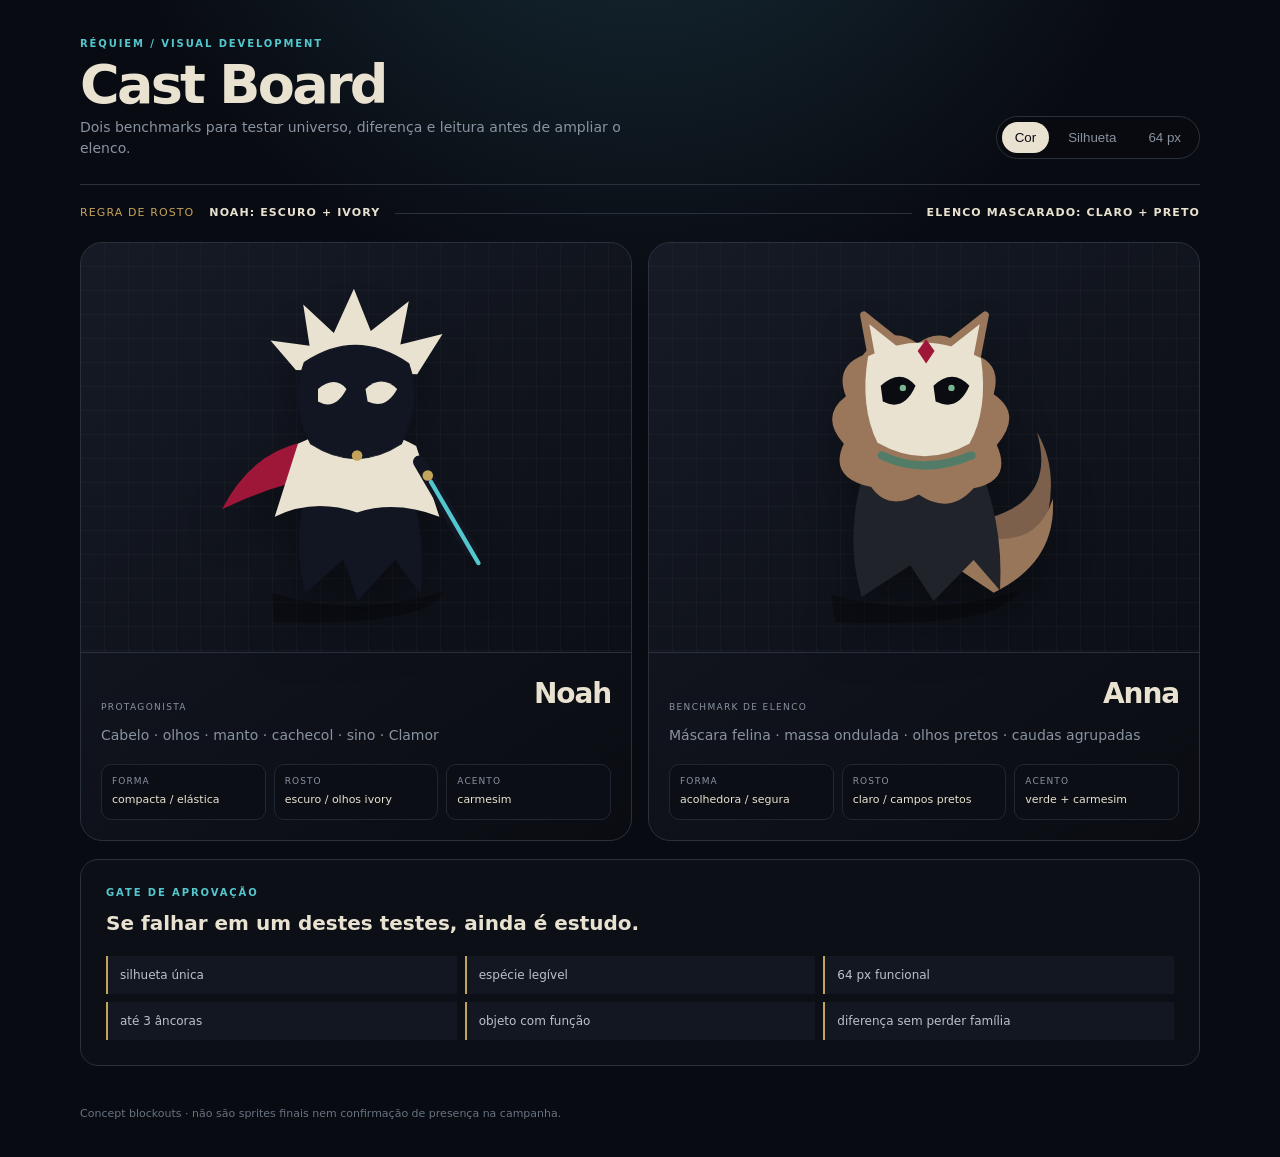
==== tools/cast_board/index.html @ b0c0ca02 "feat: add a visual consistency board for the cast" ====
<!doctype html>
<html lang="pt-BR">
<head>
  <meta charset="utf-8" />
  <meta name="viewport" content="width=device-width, initial-scale=1" />
  <meta name="description" content="Painel local para testar unidade visual, silhueta e leitura do elenco de Réquiem." />
  <title>Réquiem — Cast Board</title>
  <link rel="stylesheet" href="styles.css" />
</head>
<body>
  <header class="top shell">
    <div>
      <p class="eyebrow">Réquiem / visual development</p>
      <h1>Cast Board</h1>
      <p class="lede">Dois benchmarks para testar universo, diferença e leitura antes de ampliar o elenco.</p>
    </div>
    <div class="modes" role="group" aria-label="Modo de inspeção">
      <button class="mode active" data-mode="color" aria-pressed="true">Cor</button>
      <button class="mode" data-mode="silhouette" aria-pressed="false">Silhueta</button>
      <button class="mode" data-mode="sprite" aria-pressed="false">64 px</button>
    </div>
  </header>

  <main class="shell">
    <section class="rulebar" aria-label="Regra compartilhada">
      <span>regra de rosto</span>
      <strong>Noah: escuro + ivory</strong>
      <i aria-hidden="true"></i>
      <strong>elenco mascarado: claro + preto</strong>
    </section>

    <section class="cast-grid" id="castGrid">
      <article class="character noah">
        <div class="portrait-wrap">
          <svg class="portrait" viewBox="0 0 320 360" role="img" aria-labelledby="noah-title noah-desc">
            <title id="noah-title">Blockout visual de Noah</title>
            <desc id="noah-desc">Personagem compacto com cabelo branco, rosto escuro, olhos claros, manto e cachecol.</desc>
            <path class="shadow" d="M80 318 Q160 344 244 316 Q230 350 82 346Z" />
            <path class="scarf" d="M107 176 Q60 187 33 239 Q77 218 119 209Z" />
            <path class="under" d="M123 194 Q96 255 112 318 L148 286 L162 325 L197 286 L221 318 Q228 247 200 194Z" />
            <path class="mantle" d="M105 177 Q160 148 217 179 L239 246 Q198 230 161 242 Q120 228 83 246Z" />
            <path class="hair" d="M103 107 L79 79 L116 84 L110 45 L139 72 L158 30 L174 70 L210 42 L202 83 L242 73 L218 111Z" />
            <path class="face" d="M111 100 Q160 67 210 101 Q223 137 203 177 Q160 205 117 177 Q96 139 111 100Z" />
            <path class="eye light" d="M124 125 Q140 112 151 125 Q140 146 124 137Z" />
            <path class="eye light" d="M169 125 Q184 111 199 125 Q188 145 171 137Z" />
            <path class="clamor-core" d="M220 194 L269 278" />
            <path class="clamor-edge" d="M231 213 L276 290" />
            <circle class="gold" cx="228" cy="207" r="5" />
            <circle class="gold" cx="161" cy="188" r="5" />
          </svg>
        </div>
        <div class="content">
          <div class="identity"><span>protagonista</span><h2>Noah</h2></div>
          <p>Cabelo · olhos · manto · cachecol · sino · Clamor</p>
          <dl><div><dt>forma</dt><dd>compacta / elástica</dd></div><div><dt>rosto</dt><dd>escuro / olhos ivory</dd></div><div><dt>acento</dt><dd>carmesim</dd></div></dl>
        </div>
      </article>

      <article class="character anna">
        <div class="portrait-wrap">
          <svg class="portrait" viewBox="0 0 320 360" role="img" aria-labelledby="anna-title anna-desc">
            <title id="anna-title">Blockout visual de Anna</title>
            <desc id="anna-desc">Personagem felina compacta com máscara clara, olhos escuros, massa ondulada castanha e acentos verdes.</desc>
            <path class="shadow" d="M72 320 Q160 344 250 316 Q232 352 76 346Z" />
            <path class="tail" d="M210 250 Q287 235 267 166 Q295 213 264 285 Q235 305 198 292Z" />
            <path class="tail second" d="M203 262 Q266 281 282 229 Q286 289 226 318 L190 294Z" />
            <path class="body" d="M108 188 Q82 260 101 322 L147 292 L169 326 L207 287 L232 316 Q236 247 207 186Z" />
            <path class="mane" d="M102 93 Q75 104 86 132 Q61 151 84 177 Q69 209 110 218 Q126 241 155 225 Q184 245 207 219 Q244 212 229 178 Q254 149 226 130 Q235 98 202 91 Q179 63 154 82 Q126 62 102 93Z" />
            <path class="ear mask" d="M112 104 L103 55 L142 86Z" />
            <path class="ear mask" d="M180 85 L218 55 L208 107Z" />
            <path class="mask" d="M107 94 Q160 67 214 96 Q221 145 203 177 Q160 201 116 176 Q99 142 107 94Z" />
            <path class="eye dark" d="M119 122 Q138 105 152 122 Q141 147 121 137Z" />
            <path class="eye dark" d="M169 122 Q187 105 203 122 Q192 147 171 137Z" />
            <circle class="green-glint" cx="140" cy="124" r="3" />
            <circle class="green-glint" cx="186" cy="124" r="3" />
            <path class="forehead" d="M154 89 L162 78 L170 89 L162 101Z" />
            <path class="collar" d="M120 188 Q160 207 205 188" />
          </svg>
        </div>
        <div class="content">
          <div class="identity"><span>benchmark de elenco</span><h2>Anna</h2></div>
          <p>Máscara felina · massa ondulada · olhos pretos · caudas agrupadas</p>
          <dl><div><dt>forma</dt><dd>acolhedora / segura</dd></div><div><dt>rosto</dt><dd>claro / campos pretos</dd></div><div><dt>acento</dt><dd>verde + carmesim</dd></div></dl>
        </div>
      </article>
    </section>

    <section class="checks">
      <p class="eyebrow">gate de aprovação</p>
      <h2>Se falhar em um destes testes, ainda é estudo.</h2>
      <div class="check-grid"><span>silhueta única</span><span>espécie legível</span><span>64 px funcional</span><span>até 3 âncoras</span><span>objeto com função</span><span>diferença sem perder família</span></div>
    </section>
  </main>

  <footer class="shell">Concept blockouts · não são sprites finais nem confirmação de presença na campanha.</footer>
  <script src="cast-board.js"></script>
</body>
</html>
---- tools/cast_board/styles.css ----
:root{color-scheme:dark;--night:#090b12;--panel:#11151e;--line:#29313c;--ivory:#e9e2d0;--muted:#8993a1;--spectral:#54c7ce;--gold:#c4a35a;--crimson:#9e1738;--green:#527c68;--brown:#9a765a}
*{box-sizing:border-box}body{margin:0;background:radial-gradient(circle at 50% -20%,#18303a 0,transparent 34rem),var(--night);color:var(--ivory);font:14px/1.5 Inter,ui-sans-serif,system-ui,sans-serif}.shell{width:min(1120px,calc(100% - 32px));margin:auto}.top{display:flex;justify-content:space-between;gap:24px;align-items:end;padding:36px 0 25px;border-bottom:1px solid var(--line)}.eyebrow{margin:0 0 8px;color:var(--spectral);font-size:10px;font-weight:700;letter-spacing:.19em;text-transform:uppercase}h1,h2,p{margin-top:0}h1{margin-bottom:7px;font-size:clamp(30px,5vw,54px);line-height:.95;letter-spacing:-.05em}.lede{margin:0;color:var(--muted);max-width:570px}.modes{display:flex;gap:6px;padding:5px;border:1px solid var(--line);border-radius:999px;background:#080a10}.mode{border:0;border-radius:999px;background:transparent;color:var(--muted);padding:8px 13px;cursor:pointer}.mode:hover{color:var(--ivory)}.mode.active{background:var(--ivory);color:var(--night)}.mode:focus-visible{outline:2px solid var(--spectral);outline-offset:2px}.rulebar{display:flex;align-items:center;gap:15px;margin:20px 0;color:var(--muted);font-size:11px;text-transform:uppercase;letter-spacing:.1em}.rulebar span{color:var(--gold)}.rulebar strong{color:var(--ivory);font-weight:600}.rulebar i{height:1px;flex:1;background:var(--line)}.cast-grid{display:grid;grid-template-columns:1fr 1fr;gap:16px}.character{overflow:hidden;border:1px solid var(--line);border-radius:22px;background:linear-gradient(145deg,rgba(22,27,38,.96),rgba(10,12,18,.98))}.portrait-wrap{min-height:410px;display:grid;place-items:center;border-bottom:1px solid var(--line);background:linear-gradient(transparent 95%,rgba(255,255,255,.03) 95%),linear-gradient(90deg,transparent 95%,rgba(255,255,255,.025) 95%);background-size:24px 24px}.portrait{width:min(82%,340px);height:380px;overflow:visible;filter:drop-shadow(0 24px 20px rgba(0,0,0,.32));transition:width .25s ease,filter .25s ease}.content{padding:20px}.identity{display:flex;align-items:end;justify-content:space-between;gap:16px}.identity span{color:var(--muted);font-size:9px;text-transform:uppercase;letter-spacing:.15em}.identity h2{margin:0;font-size:28px;letter-spacing:-.04em}.content>p{margin:10px 0 18px;color:var(--muted)}dl{display:grid;grid-template-columns:repeat(3,1fr);gap:8px;margin:0}dl div{padding:10px;border:1px solid #202733;border-radius:10px;background:#0b0e15}dt{color:var(--muted);font-size:9px;text-transform:uppercase;letter-spacing:.12em}dd{margin:4px 0 0;font-size:11px}.shadow{fill:rgba(0,0,0,.3)}.under,.face,.clamor-core{fill:#111622;stroke:#111622}.mantle,.hair,.mask{fill:var(--ivory)}.scarf,.forehead{fill:var(--crimson)}.light{fill:var(--ivory)}.gold{fill:var(--gold)}.clamor-core,.clamor-edge,.collar{fill:none;stroke-linecap:round}.clamor-core{stroke-width:12}.clamor-edge{stroke:var(--spectral);stroke-width:4}.anna .body{fill:#202329}.anna .mane{fill:var(--brown)}.anna .ear{stroke:var(--brown);stroke-width:7;stroke-linejoin:round}.anna .dark{fill:#0a0c12}.green-glint{fill:#76b58f}.anna .tail{fill:#7d604c}.anna .tail.second{fill:#98765a}.collar{stroke:var(--green);stroke-width:8}.checks{margin:18px 0 40px;padding:25px;border:1px solid var(--line);border-radius:18px;background:#0c0f16}.checks h2{margin-bottom:18px;font-size:20px}.check-grid{display:grid;grid-template-columns:repeat(3,1fr);gap:8px}.check-grid span{padding:10px 12px;border-left:2px solid var(--gold);background:#121721;color:#bbc2ca;font-size:12px}footer{padding:0 0 35px;color:#687381;font-size:11px}.cast-grid.silhouette .portrait *:not(.shadow){fill:#050608!important;stroke:#050608!important}.cast-grid.silhouette .portrait{filter:drop-shadow(0 0 0 transparent)}.cast-grid.sprite .portrait{width:64px;height:76px;image-rendering:pixelated;filter:none}.cast-grid.sprite .portrait-wrap{min-height:410px;background-size:16px 16px}.cast-grid.sprite .content{opacity:.68}@media(max-width:760px){.top{align-items:start;flex-direction:column}.cast-grid{grid-template-columns:1fr}.rulebar{align-items:start;flex-direction:column}.rulebar i{width:100%;flex:auto}.check-grid{grid-template-columns:1fr 1fr}dl{grid-template-columns:1fr}.portrait-wrap{min-height:360px}.portrait{height:340px}}@media(prefers-reduced-motion:reduce){.portrait{transition:none}}
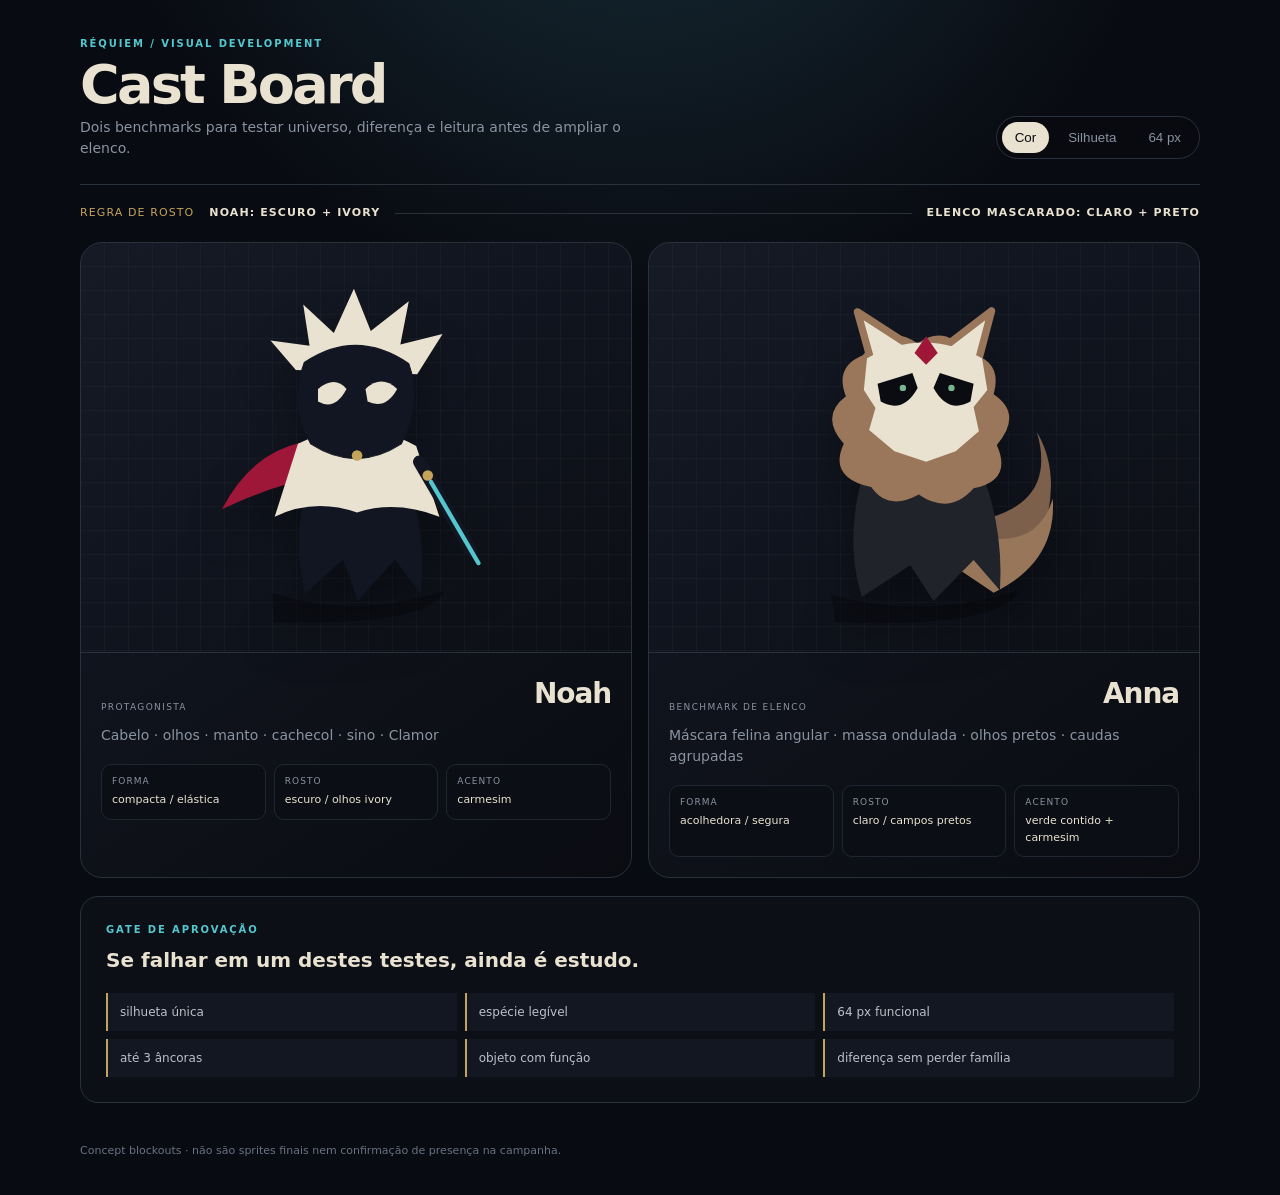
==== commit 02015fe5: "art: refine Anna's theatrical mask" ====
--- a/tools/cast_board/index.html
+++ b/tools/cast_board/index.html
@@ -60,27 +60,26 @@
         <div class="portrait-wrap">
           <svg class="portrait" viewBox="0 0 320 360" role="img" aria-labelledby="anna-title anna-desc">
             <title id="anna-title">Blockout visual de Anna</title>
-            <desc id="anna-desc">Personagem felina compacta com máscara clara, olhos escuros, massa ondulada castanha e acentos verdes.</desc>
+            <desc id="anna-desc">Personagem felina compacta com máscara clara e angular, olhos escuros, massa ondulada castanha e acento carmesim.</desc>
             <path class="shadow" d="M72 320 Q160 344 250 316 Q232 352 76 346Z" />
             <path class="tail" d="M210 250 Q287 235 267 166 Q295 213 264 285 Q235 305 198 292Z" />
             <path class="tail second" d="M203 262 Q266 281 282 229 Q286 289 226 318 L190 294Z" />
             <path class="body" d="M108 188 Q82 260 101 322 L147 292 L169 326 L207 287 L232 316 Q236 247 207 186Z" />
             <path class="mane" d="M102 93 Q75 104 86 132 Q61 151 84 177 Q69 209 110 218 Q126 241 155 225 Q184 245 207 219 Q244 212 229 178 Q254 149 226 130 Q235 98 202 91 Q179 63 154 82 Q126 62 102 93Z" />
-            <path class="ear mask" d="M112 104 L103 55 L142 86Z" />
-            <path class="ear mask" d="M180 85 L218 55 L208 107Z" />
-            <path class="mask" d="M107 94 Q160 67 214 96 Q221 145 203 177 Q160 201 116 176 Q99 142 107 94Z" />
-            <path class="eye dark" d="M119 122 Q138 105 152 122 Q141 147 121 137Z" />
-            <path class="eye dark" d="M169 122 Q187 105 203 122 Q192 147 171 137Z" />
+            <path class="ear mask" d="M112 106 L97 52 L145 83 L136 105Z" />
+            <path class="ear mask" d="M181 84 L224 51 L209 108 L187 104Z" />
+            <path class="mask" d="M106 96 Q159 66 215 96 L220 126 L207 142 L212 165 L190 184 L162 194 L132 184 L108 164 L114 143 L103 126Z" />
+            <path class="eye dark" d="M116 120 L149 110 L154 124 Q140 149 119 137Z" />
+            <path class="eye dark" d="M169 124 L175 110 L207 120 L204 137 Q183 149 169 124Z" />
             <circle class="green-glint" cx="140" cy="124" r="3" />
             <circle class="green-glint" cx="186" cy="124" r="3" />
-            <path class="forehead" d="M154 89 L162 78 L170 89 L162 101Z" />
-            <path class="collar" d="M120 188 Q160 207 205 188" />
+            <path class="forehead" d="M151 91 L162 75 L173 91 L162 102Z" />
           </svg>
         </div>
         <div class="content">
           <div class="identity"><span>benchmark de elenco</span><h2>Anna</h2></div>
-          <p>Máscara felina · massa ondulada · olhos pretos · caudas agrupadas</p>
-          <dl><div><dt>forma</dt><dd>acolhedora / segura</dd></div><div><dt>rosto</dt><dd>claro / campos pretos</dd></div><div><dt>acento</dt><dd>verde + carmesim</dd></div></dl>
+          <p>Máscara felina angular · massa ondulada · olhos pretos · caudas agrupadas</p>
+          <dl><div><dt>forma</dt><dd>acolhedora / segura</dd></div><div><dt>rosto</dt><dd>claro / campos pretos</dd></div><div><dt>acento</dt><dd>verde contido + carmesim</dd></div></dl>
         </div>
       </article>
     </section>
